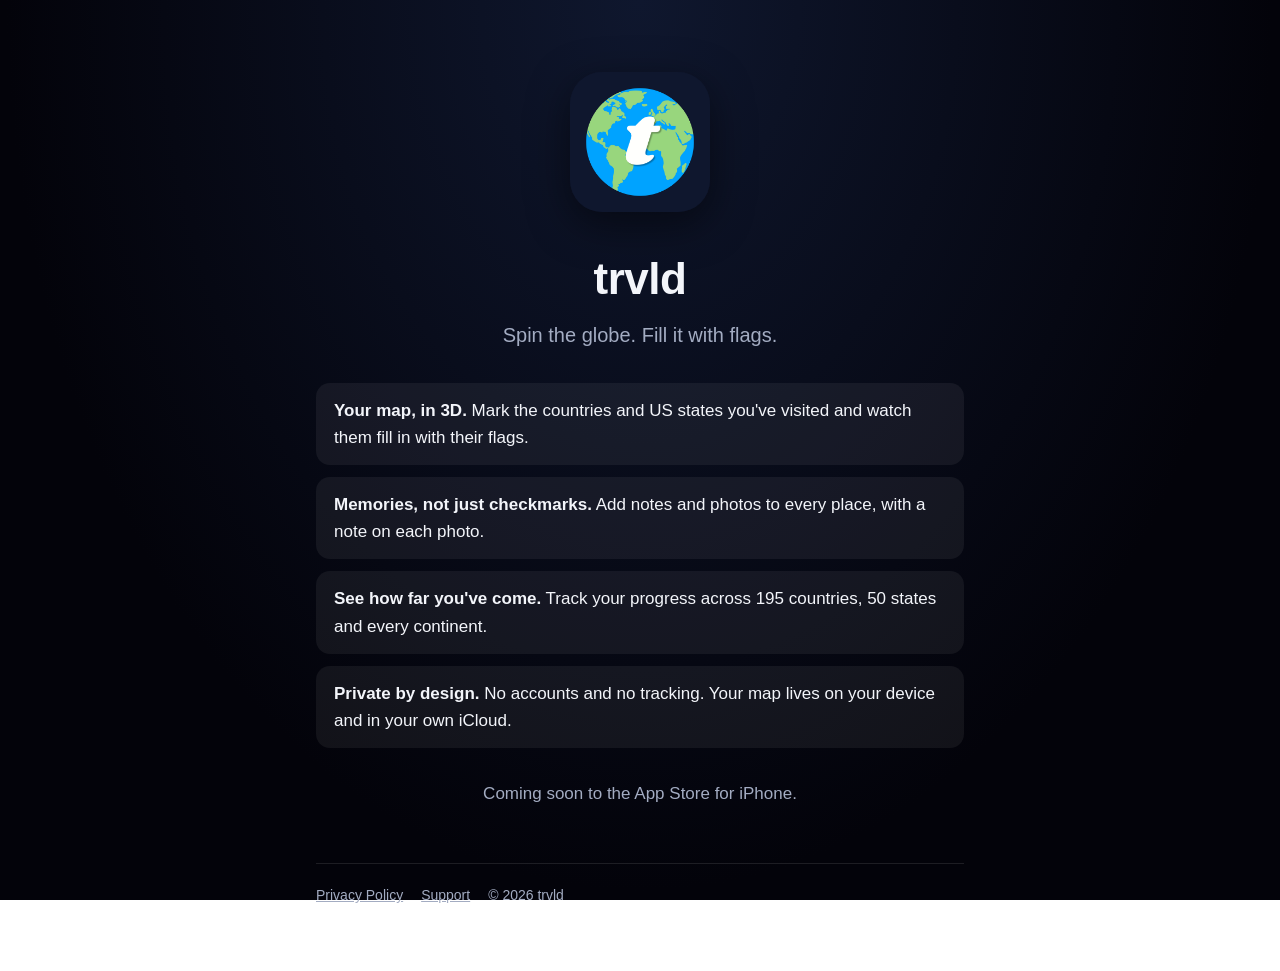
==== index.html @ e017e2eb "trvld website Co-Authored-By: Claude Opus 5.5 <noreply@anthropic.com>" ====
<!doctype html>
<html lang="en">
<head>
  <meta charset="utf-8">
  <meta name="viewport" content="width=device-width, initial-scale=1">
  <title>trvld</title>
  <meta name="description" content="trvld is a 3D travel globe for tracking the countries and US states you've visited.">
  <link rel="icon" href="favicon.png">
  <link rel="apple-touch-icon" href="apple-touch-icon.png">
  <link rel="stylesheet" href="style.css">
</head>
<body>
  <main class="wrap">
    <section class="hero">
      <img src="logo.png" alt="trvld logo">
      <h1>trvld</h1>
      <p class="tag">Spin the globe. Fill it with flags.</p>
    </section>

    <section class="features">
      <div><b>Your map, in 3D.</b> Mark the countries and US states you've visited and watch them fill in with their flags.</div>
      <div><b>Memories, not just checkmarks.</b> Add notes and photos to every place, with a note on each photo.</div>
      <div><b>See how far you've come.</b> Track your progress across 195 countries, 50 states and every continent.</div>
      <div><b>Private by design.</b> No accounts and no tracking. Your map lives on your device and in your own iCloud.</div>
    </section>

    <p style="text-align:center;color:var(--muted)">Coming soon to the App Store for iPhone.</p>

    <footer>
      <a href="privacy.html">Privacy Policy</a>
      <a href="support.html">Support</a>
      <span>© 2026 trvld</span>
    </footer>
  </main>
</body>
</html>
---- style.css ----
:root {
  --bg: #0f172e;
  --bg-deep: #03030a;
  --text: #f3f5fa;
  --muted: #a3acc2;
  --accent: #7ed957;
  --card: rgba(255, 255, 255, 0.06);
}

* { box-sizing: border-box; }

body {
  margin: 0;
  min-height: 100vh;
  background: radial-gradient(ellipse at top, var(--bg), var(--bg-deep) 70%) fixed;
  color: var(--text);
  font: 17px/1.6 -apple-system, BlinkMacSystemFont, "SF Pro Text", "Segoe UI", Roboto, sans-serif;
}

a { color: var(--accent); }

.wrap {
  max-width: 680px;
  margin: 0 auto;
  padding: 48px 16px 64px;
}

header.brand {
  display: flex;
  align-items: center;
  gap: 12px;
  margin-bottom: 40px;
  text-decoration: none;
  color: var(--text);
}
header.brand img { width: 40px; height: 40px; border-radius: 10px; }
header.brand span { font-size: 22px; font-weight: 700; }

.hero { text-align: center; padding-top: 24px; }
.hero img { width: 140px; height: 140px; border-radius: 32px; box-shadow: 0 12px 40px rgba(0, 0, 0, 0.5); }
.hero h1 { font-size: 44px; margin: 24px 0 4px; letter-spacing: -0.5px; }
.hero p.tag { font-size: 20px; color: var(--muted); margin: 0 0 32px; }

.features { display: grid; gap: 12px; margin: 32px 0; text-align: left; }
.features div { background: var(--card); border-radius: 14px; padding: 14px 18px; }
.features b { color: var(--text); }

h1 { font-size: 34px; letter-spacing: -0.3px; margin: 0 0 4px; }
h2 { font-size: 21px; margin: 32px 0 6px; }
p.date { color: var(--muted); margin-top: 0; }

footer {
  margin-top: 56px;
  padding-top: 20px;
  border-top: 1px solid rgba(255, 255, 255, 0.1);
  color: var(--muted);
  font-size: 14px;
  display: flex;
  gap: 18px;
  flex-wrap: wrap;
}
footer a { color: var(--muted); }
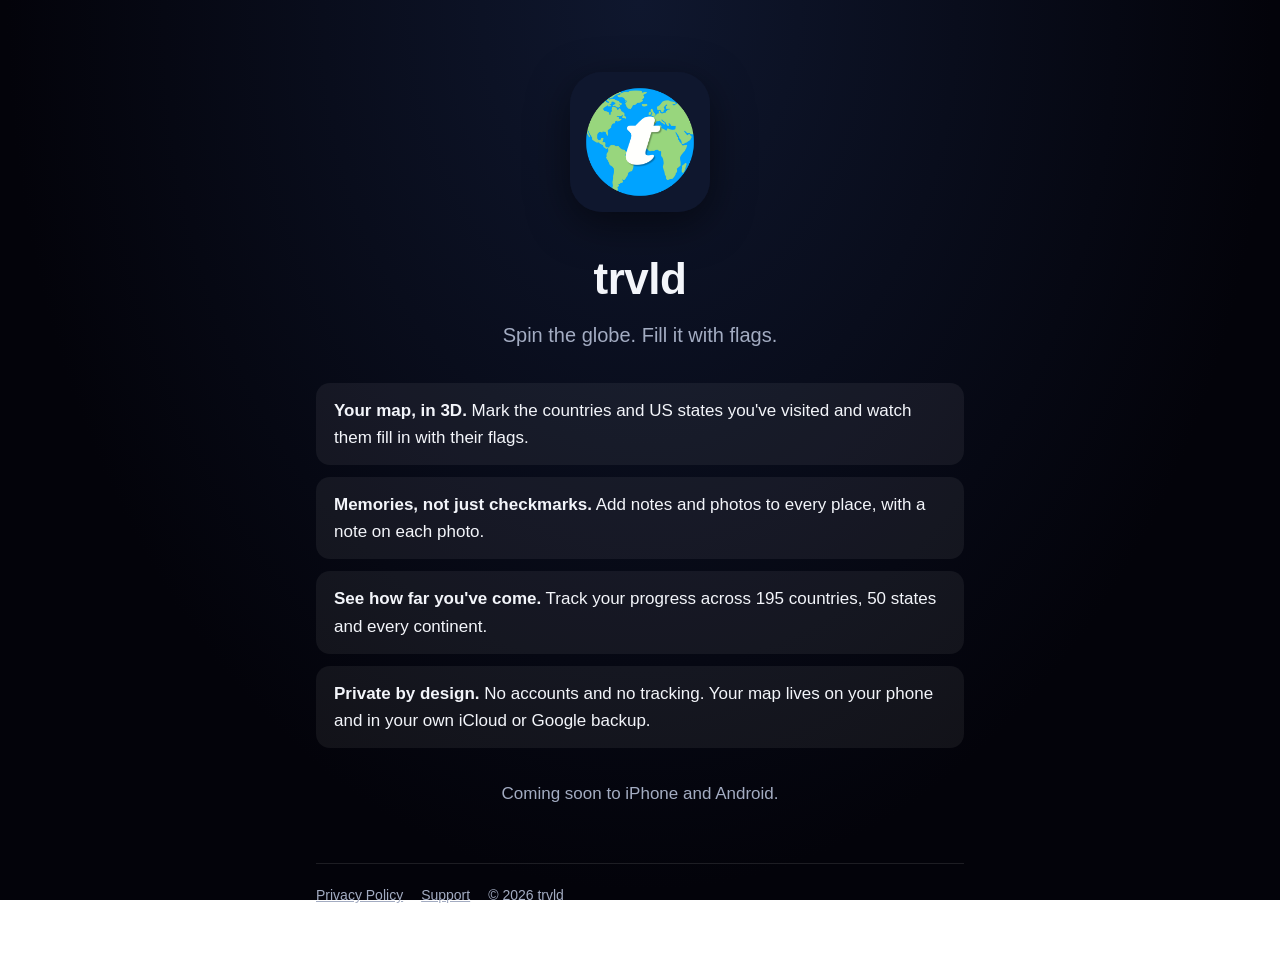
==== commit 837a1b66: "Homepage: coming soon to Android too" ====
--- a/index.html
+++ b/index.html
@@ -4,7 +4,7 @@
   <meta charset="utf-8">
   <meta name="viewport" content="width=device-width, initial-scale=1">
   <title>trvld</title>
-  <meta name="description" content="trvld is a 3D travel globe for tracking the countries and US states you've visited.">
+  <meta name="description" content="trvld is a 3D travel globe for tracking the countries and US states you've visited. Coming soon to iPhone and Android.">
   <link rel="icon" href="favicon.png">
   <link rel="apple-touch-icon" href="apple-touch-icon.png">
   <link rel="stylesheet" href="style.css">
@@ -21,10 +21,10 @@
       <div><b>Your map, in 3D.</b> Mark the countries and US states you've visited and watch them fill in with their flags.</div>
       <div><b>Memories, not just checkmarks.</b> Add notes and photos to every place, with a note on each photo.</div>
       <div><b>See how far you've come.</b> Track your progress across 195 countries, 50 states and every continent.</div>
-      <div><b>Private by design.</b> No accounts and no tracking. Your map lives on your device and in your own iCloud.</div>
+      <div><b>Private by design.</b> No accounts and no tracking. Your map lives on your phone and in your own iCloud or Google backup.</div>
     </section>
 
-    <p style="text-align:center;color:var(--muted)">Coming soon to the App Store for iPhone.</p>
+    <p style="text-align:center;color:var(--muted)">Coming soon to iPhone and Android.</p>
 
     <footer>
       <a href="privacy.html">Privacy Policy</a>
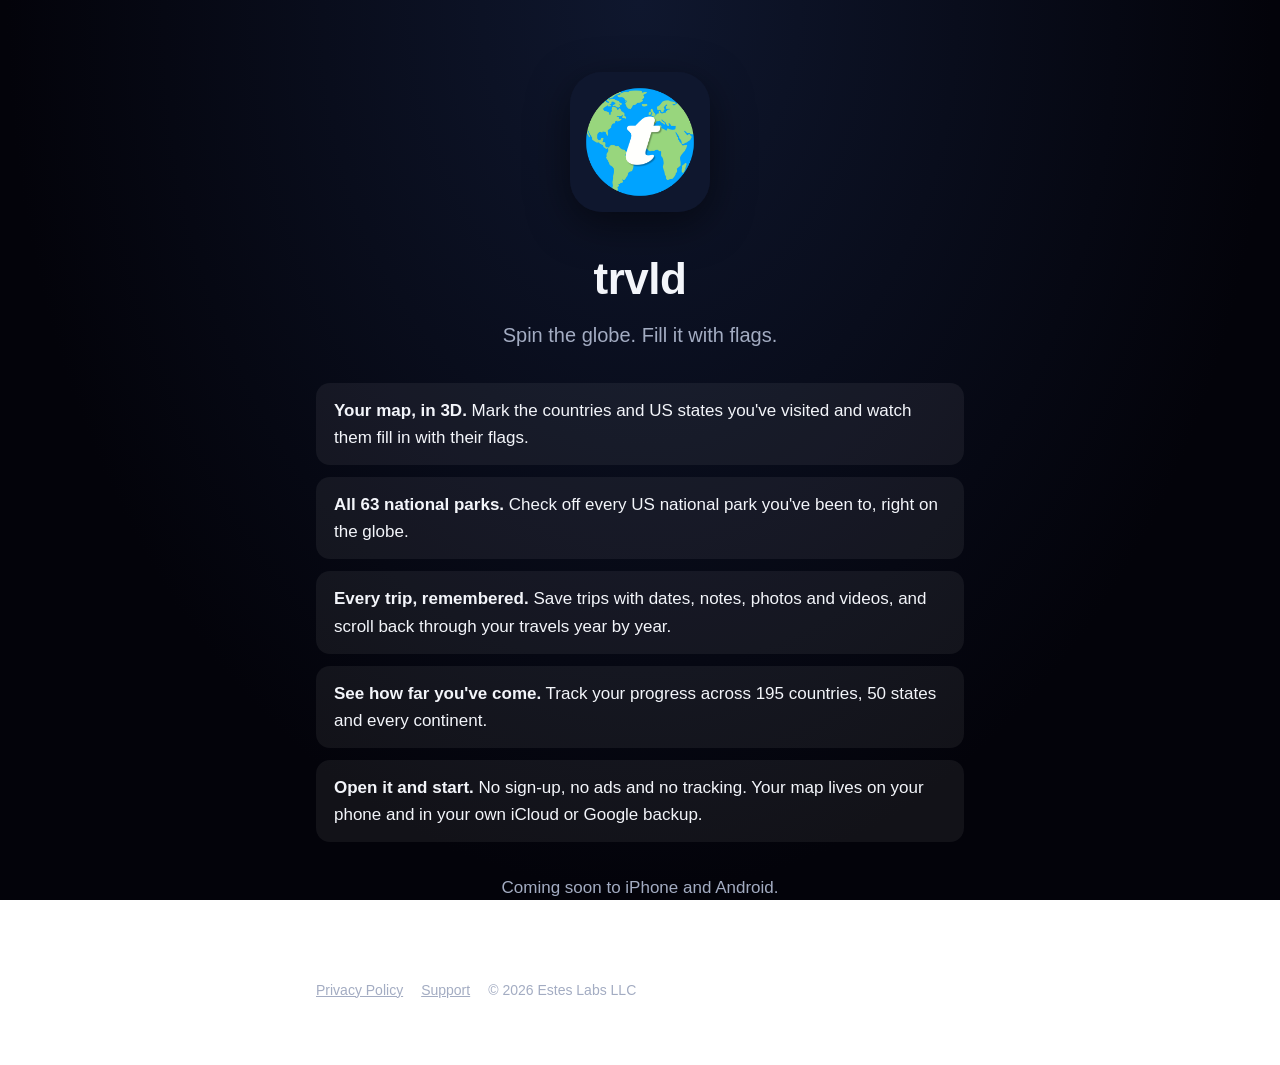
==== commit 163123a1: "Homepage: national parks and trips features, Estes Labs LLC footer" ====
--- a/index.html
+++ b/index.html
@@ -4,7 +4,7 @@
   <meta charset="utf-8">
   <meta name="viewport" content="width=device-width, initial-scale=1">
   <title>trvld</title>
-  <meta name="description" content="trvld is a 3D travel globe for tracking the countries and US states you've visited. Coming soon to iPhone and Android.">
+  <meta name="description" content="trvld is a 3D travel globe for tracking the countries, US states and national parks you've visited. Coming soon to iPhone and Android.">
   <link rel="icon" href="favicon.png">
   <link rel="apple-touch-icon" href="apple-touch-icon.png">
   <link rel="stylesheet" href="style.css">
@@ -19,9 +19,10 @@
 
     <section class="features">
       <div><b>Your map, in 3D.</b> Mark the countries and US states you've visited and watch them fill in with their flags.</div>
-      <div><b>Memories, not just checkmarks.</b> Add notes and photos to every place, with a note on each photo.</div>
+      <div><b>All 63 national parks.</b> Check off every US national park you've been to, right on the globe.</div>
+      <div><b>Every trip, remembered.</b> Save trips with dates, notes, photos and videos, and scroll back through your travels year by year.</div>
       <div><b>See how far you've come.</b> Track your progress across 195 countries, 50 states and every continent.</div>
-      <div><b>Private by design.</b> No accounts and no tracking. Your map lives on your phone and in your own iCloud or Google backup.</div>
+      <div><b>Open it and start.</b> No sign-up, no ads and no tracking. Your map lives on your phone and in your own iCloud or Google backup.</div>
     </section>
 
     <p style="text-align:center;color:var(--muted)">Coming soon to iPhone and Android.</p>
@@ -29,7 +30,7 @@
     <footer>
       <a href="privacy.html">Privacy Policy</a>
       <a href="support.html">Support</a>
-      <span>© 2026 trvld</span>
+      <span>© 2026 Estes Labs LLC</span>
     </footer>
   </main>
 </body>
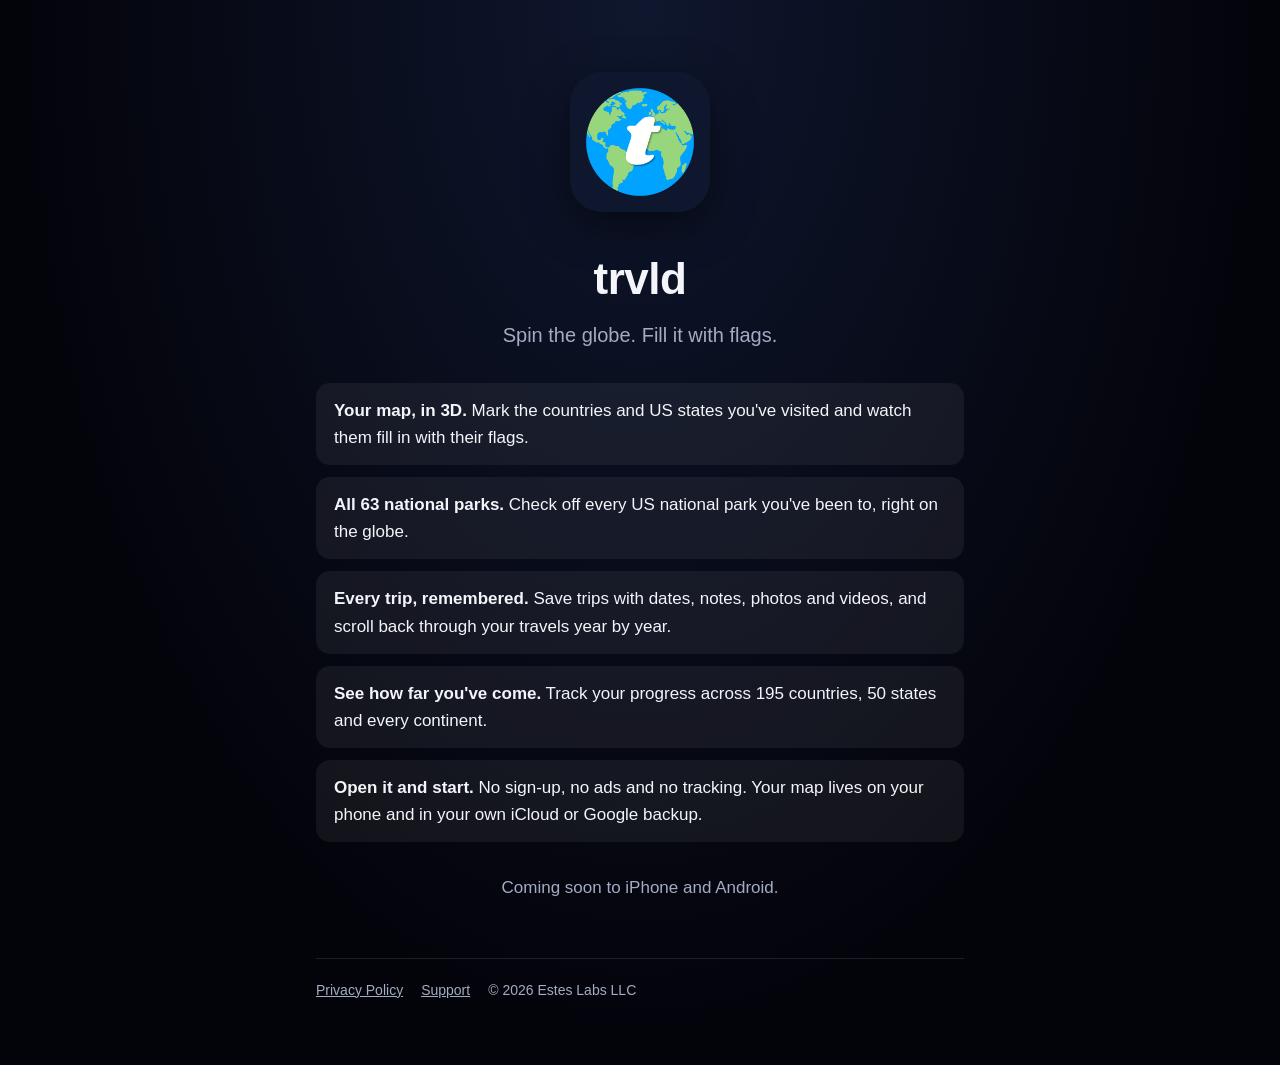
==== commit aec7f0b9: "Fill the whole screen with the page background on mobile" ====
--- a/index.html
+++ b/index.html
@@ -3,6 +3,7 @@
 <head>
   <meta charset="utf-8">
   <meta name="viewport" content="width=device-width, initial-scale=1">
+  <meta name="theme-color" content="#0f172e">
   <title>trvld</title>
   <meta name="description" content="trvld is a 3D travel globe for tracking the countries, US states and national parks you've visited. Coming soon to iPhone and Android.">
   <link rel="icon" href="favicon.png">
--- a/style.css
+++ b/style.css
@@ -9,10 +9,17 @@
 
 * { box-sizing: border-box; }
 
+/* The base color lives on html so Safari's overscroll, status bar and toolbar areas match the page. */
+html {
+  background: var(--bg-deep);
+  color-scheme: dark;
+}
+
 body {
   margin: 0;
   min-height: 100vh;
-  background: radial-gradient(ellipse at top, var(--bg), var(--bg-deep) 70%) fixed;
+  min-height: 100dvh;
+  background: radial-gradient(ellipse at top, var(--bg), var(--bg-deep) 70%) no-repeat;
   color: var(--text);
   font: 17px/1.6 -apple-system, BlinkMacSystemFont, "SF Pro Text", "Segoe UI", Roboto, sans-serif;
 }
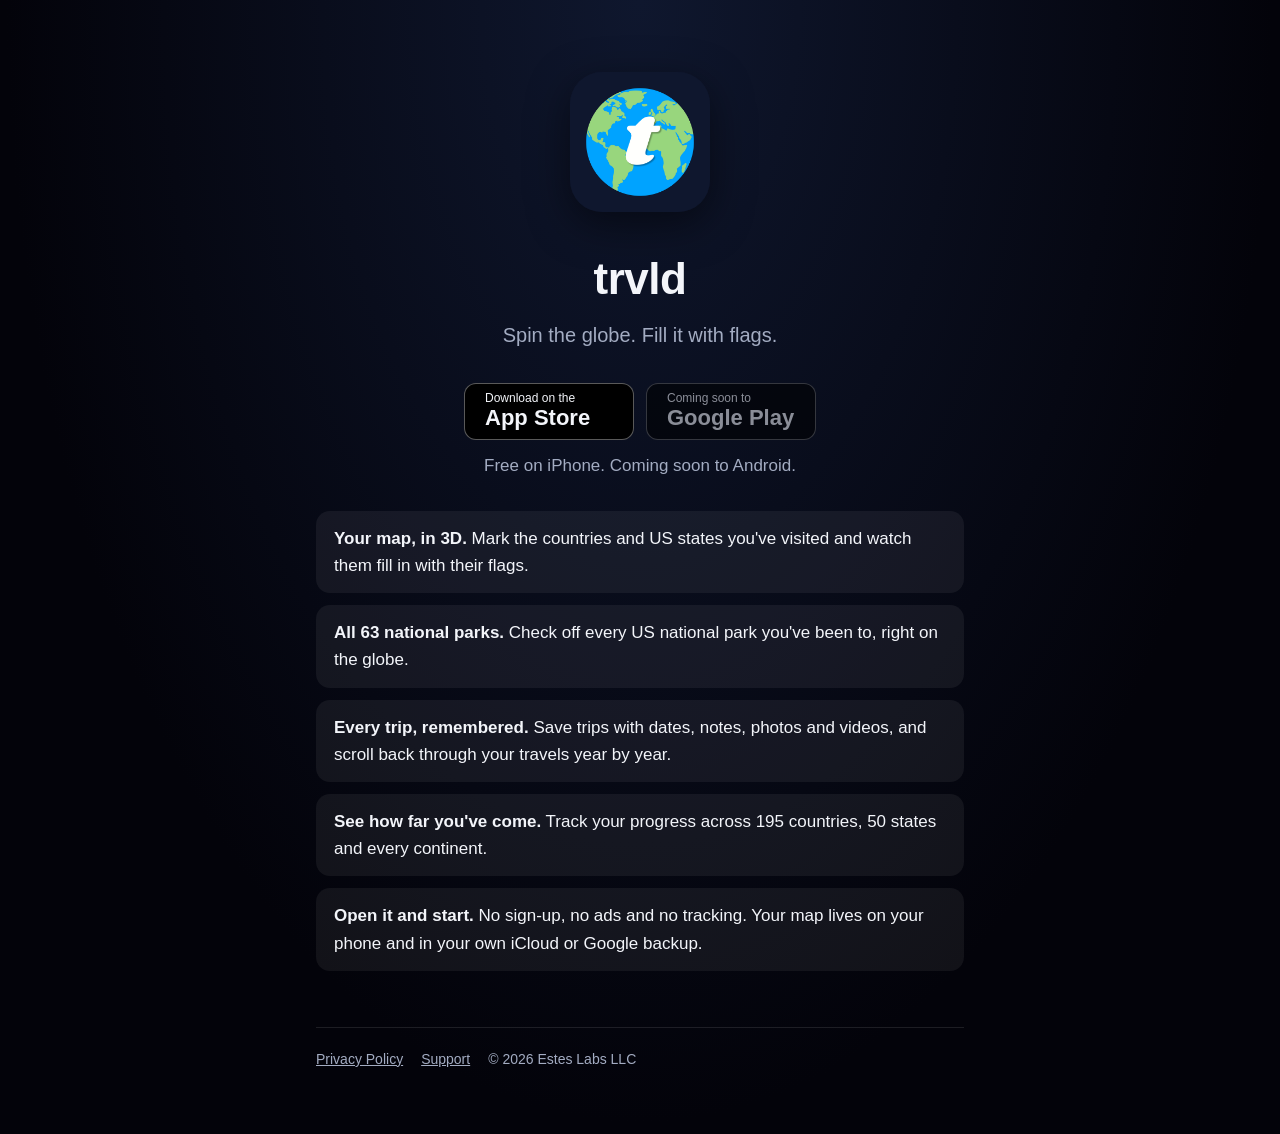
==== commit d73c934b: "trvld is on the App Store: live App Store button, Google Play coming soon" ====
--- a/index.html
+++ b/index.html
@@ -4,8 +4,9 @@
   <meta charset="utf-8">
   <meta name="viewport" content="width=device-width, initial-scale=1">
   <meta name="theme-color" content="#0f172e">
+  <meta name="apple-itunes-app" content="app-id=6822110478">
   <title>trvld</title>
-  <meta name="description" content="trvld is a 3D travel globe for tracking the countries, US states and national parks you've visited. Coming soon to iPhone and Android.">
+  <meta name="description" content="trvld is a 3D travel globe for tracking the countries, US states and national parks you've visited. Free on iPhone, coming soon to Android.">
   <link rel="icon" href="favicon.png">
   <link rel="apple-touch-icon" href="apple-touch-icon.png">
   <link rel="stylesheet" href="style.css">
@@ -18,6 +19,16 @@
       <p class="tag">Spin the globe. Fill it with flags.</p>
     </section>
 
+    <div class="stores">
+      <a class="store" href="https://apps.apple.com/app/id6822110478">
+        <small>Download on the</small>App Store
+      </a>
+      <span class="store soon">
+        <small>Coming soon to</small>Google Play
+      </span>
+    </div>
+    <p class="free">Free on iPhone. Coming soon to Android.</p>
+
     <section class="features">
       <div><b>Your map, in 3D.</b> Mark the countries and US states you've visited and watch them fill in with their flags.</div>
       <div><b>All 63 national parks.</b> Check off every US national park you've been to, right on the globe.</div>
@@ -25,8 +36,6 @@
       <div><b>See how far you've come.</b> Track your progress across 195 countries, 50 states and every continent.</div>
       <div><b>Open it and start.</b> No sign-up, no ads and no tracking. Your map lives on your phone and in your own iCloud or Google backup.</div>
     </section>
-
-    <p style="text-align:center;color:var(--muted)">Coming soon to iPhone and Android.</p>
 
     <footer>
       <a href="privacy.html">Privacy Policy</a>
--- a/style.css
+++ b/style.css
@@ -67,3 +67,24 @@
   flex-wrap: wrap;
 }
 footer a { color: var(--muted); }
+
+.stores { display: flex; gap: 12px; justify-content: center; flex-wrap: wrap; }
+.store {
+  display: flex;
+  flex-direction: column;
+  min-width: 170px;
+  padding: 8px 20px;
+  border-radius: 12px;
+  border: 1px solid rgba(255, 255, 255, 0.35);
+  background: #000;
+  color: var(--text);
+  font-size: 22px;
+  font-weight: 600;
+  line-height: 1.15;
+  text-decoration: none;
+}
+.store small { font-size: 12px; font-weight: 400; }
+.store:hover { border-color: var(--accent); }
+.store.soon { opacity: 0.55; }
+.store.soon:hover { border-color: rgba(255, 255, 255, 0.35); }
+p.free { text-align: center; color: var(--muted); margin: 12px 0 0; }
